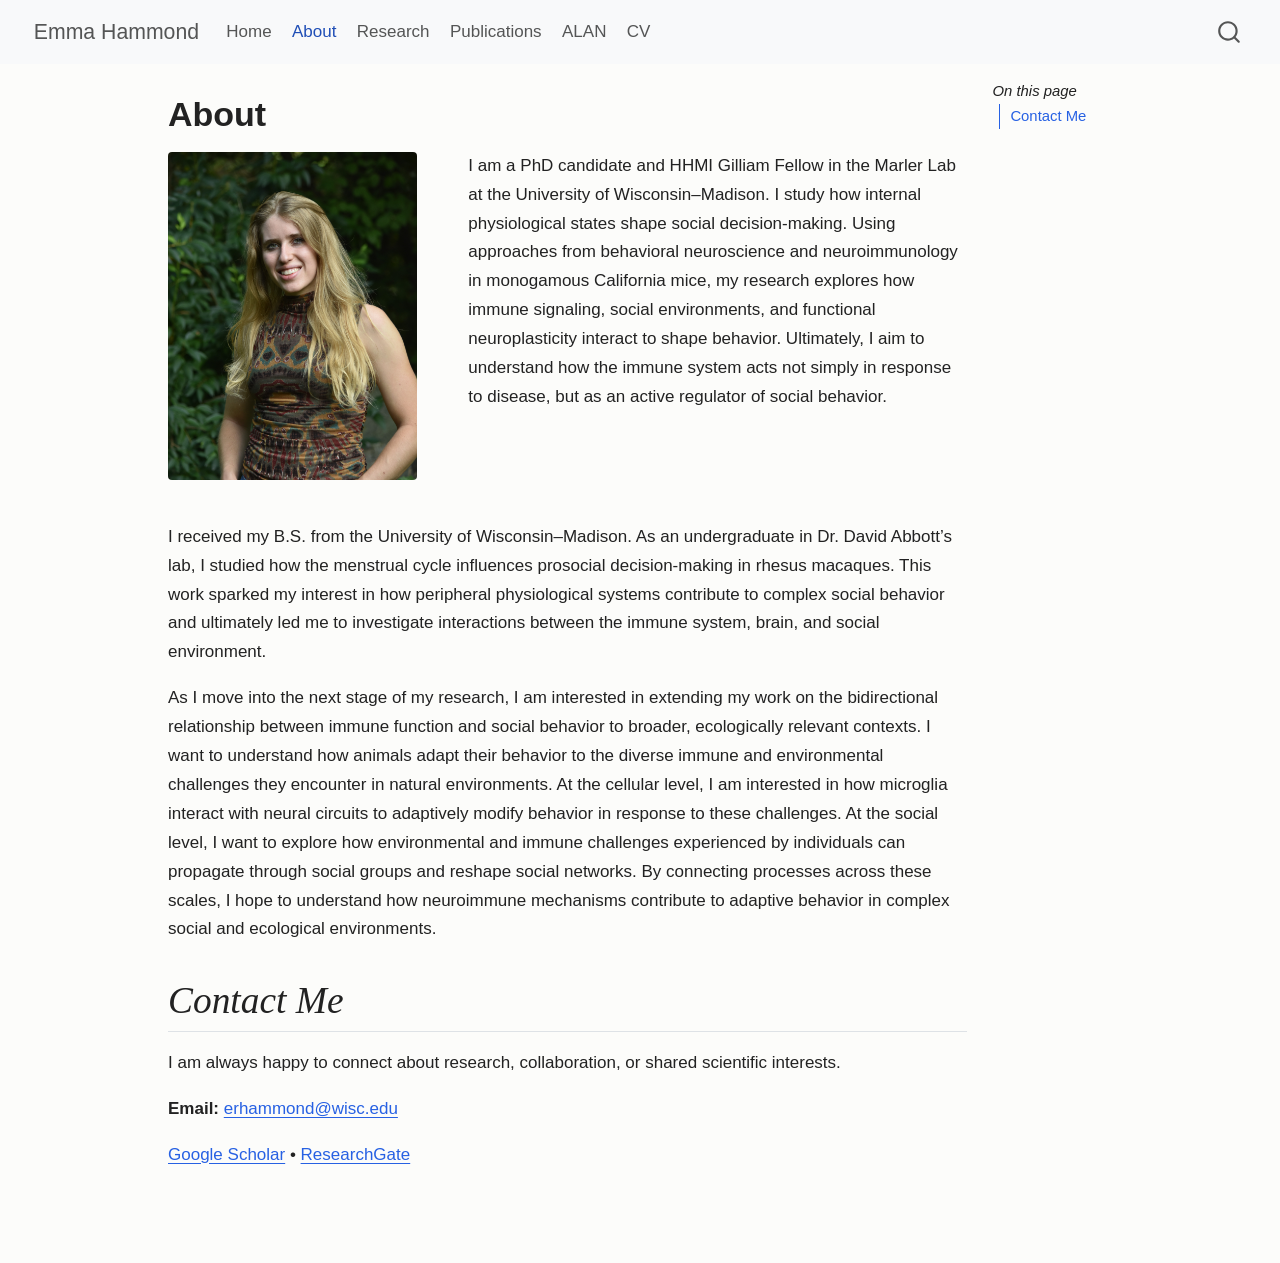
==== about.html @ cf21e1a8 "Built site for gh-pages" ====
<!DOCTYPE html>
<html xmlns="http://www.w3.org/1999/xhtml" lang="en" xml:lang="en"><head>

<meta charset="utf-8">
<meta name="generator" content="quarto-1.8.25">

<meta name="viewport" content="width=device-width, initial-scale=1.0, user-scalable=yes">


<title>About – Emma Hammond</title>
<style>
code{white-space: pre-wrap;}
span.smallcaps{font-variant: small-caps;}
div.columns{display: flex; gap: min(4vw, 1.5em);}
div.column{flex: auto; overflow-x: auto;}
div.hanging-indent{margin-left: 1.5em; text-indent: -1.5em;}
ul.task-list{list-style: none;}
ul.task-list li input[type="checkbox"] {
  width: 0.8em;
  margin: 0 0.8em 0.2em -1em; /* quarto-specific, see https://github.com/quarto-dev/quarto-cli/issues/4556 */ 
  vertical-align: middle;
}
</style>


<script src="site_libs/quarto-nav/quarto-nav.js"></script>
<script src="site_libs/quarto-nav/headroom.min.js"></script>
<script src="site_libs/clipboard/clipboard.min.js"></script>
<script src="site_libs/quarto-search/autocomplete.umd.js"></script>
<script src="site_libs/quarto-search/fuse.min.js"></script>
<script src="site_libs/quarto-search/quarto-search.js"></script>
<meta name="quarto:offset" content="./">
<script src="site_libs/quarto-html/quarto.js" type="module"></script>
<script src="site_libs/quarto-html/tabsets/tabsets.js" type="module"></script>
<script src="site_libs/quarto-html/axe/axe-check.js" type="module"></script>
<script src="site_libs/quarto-html/popper.min.js"></script>
<script src="site_libs/quarto-html/tippy.umd.min.js"></script>
<script src="site_libs/quarto-html/anchor.min.js"></script>
<link href="site_libs/quarto-html/tippy.css" rel="stylesheet">
<link href="site_libs/quarto-html/quarto-syntax-highlighting-7b89279ff1a6dce999919e0e67d4d9ec.css" rel="stylesheet" id="quarto-text-highlighting-styles">
<script src="site_libs/bootstrap/bootstrap.min.js"></script>
<link href="site_libs/bootstrap/bootstrap-icons.css" rel="stylesheet">
<link href="site_libs/bootstrap/bootstrap-e31584831b205ffbb2d98406f31c2a5b.min.css" rel="stylesheet" append-hash="true" id="quarto-bootstrap" data-mode="light">
<script id="quarto-search-options" type="application/json">{
  "location": "navbar",
  "copy-button": false,
  "collapse-after": 3,
  "panel-placement": "end",
  "type": "overlay",
  "limit": 50,
  "keyboard-shortcut": [
    "f",
    "/",
    "s"
  ],
  "show-item-context": false,
  "language": {
    "search-no-results-text": "No results",
    "search-matching-documents-text": "matching documents",
    "search-copy-link-title": "Copy link to search",
    "search-hide-matches-text": "Hide additional matches",
    "search-more-match-text": "more match in this document",
    "search-more-matches-text": "more matches in this document",
    "search-clear-button-title": "Clear",
    "search-text-placeholder": "",
    "search-detached-cancel-button-title": "Cancel",
    "search-submit-button-title": "Submit",
    "search-label": "Search"
  }
}</script>


<link rel="stylesheet" href="styles.css">
</head>

<body class="nav-fixed about-page quarto-light">

<div id="quarto-search-results"></div>
  <header id="quarto-header" class="headroom fixed-top">
    <nav class="navbar navbar-expand-lg " data-bs-theme="dark">
      <div class="navbar-container container-fluid">
      <div class="navbar-brand-container mx-auto">
    <a href="./index.html" class="navbar-brand navbar-brand-logo">
    </a>
    <a class="navbar-brand" href="./index.html">
    <span class="navbar-title">Emma Hammond</span>
    </a>
  </div>
            <div id="quarto-search" class="" title="Search"></div>
          <button class="navbar-toggler" type="button" data-bs-toggle="collapse" data-bs-target="#navbarCollapse" aria-controls="navbarCollapse" role="menu" aria-expanded="false" aria-label="Toggle navigation" onclick="if (window.quartoToggleHeadroom) { window.quartoToggleHeadroom(); }">
  <span class="navbar-toggler-icon"></span>
</button>
          <div class="collapse navbar-collapse" id="navbarCollapse">
            <ul class="navbar-nav navbar-nav-scroll me-auto">
  <li class="nav-item">
    <a class="nav-link" href="./index.html"> 
<span class="menu-text">Home</span></a>
  </li>  
  <li class="nav-item">
    <a class="nav-link active" href="./about.html" aria-current="page"> 
<span class="menu-text">About</span></a>
  </li>  
  <li class="nav-item">
    <a class="nav-link" href="./research.html"> 
<span class="menu-text">Research</span></a>
  </li>  
  <li class="nav-item">
    <a class="nav-link" href="./publications.html"> 
<span class="menu-text">Publications</span></a>
  </li>  
  <li class="nav-item">
    <a class="nav-link" href="./alan.html"> 
<span class="menu-text">ALAN</span></a>
  </li>  
  <li class="nav-item">
    <a class="nav-link" href="./cv.html"> 
<span class="menu-text">CV</span></a>
  </li>  
</ul>
          </div> <!-- /navcollapse -->
            <div class="quarto-navbar-tools">
</div>
      </div> <!-- /container-fluid -->
    </nav>
</header>
<!-- content -->
<div id="quarto-content" class="quarto-container page-columns page-rows-contents page-layout-article page-navbar">
<!-- sidebar -->
<!-- margin-sidebar -->
    <div id="quarto-margin-sidebar" class="sidebar margin-sidebar">
        <nav id="TOC" role="doc-toc" class="toc-active">
    <h2 id="toc-title">On this page</h2>
   
  <ul>
  <li><a href="#contact-me" id="toc-contact-me" class="nav-link active" data-scroll-target="#contact-me">Contact Me</a></li>
  </ul>
</nav>
    </div>
<!-- main -->
<main class="content" id="quarto-document-content">

<header id="title-block-header" class="quarto-title-block default">
<div class="quarto-title">
<h1 class="title">About</h1>
</div>



<div class="quarto-title-meta">

    
  
    
  </div>
  


</header>


<div class="about-intro">
<div class="about-image">
<p><img src="images/headshot.jpg" class="about-photo img-fluid"></p>
</div>
<div class="about-text">
<p>I am a PhD candidate and HHMI Gilliam Fellow in the Marler Lab at the University of Wisconsin–Madison. I study how internal physiological states shape social decision-making. Using approaches from behavioral neuroscience and neuroimmunology in monogamous California mice, my research explores how immune signaling, social environments, and functional neuroplasticity interact to shape behavior. Ultimately, I aim to understand how the immune system acts not simply in response to disease, but as an active regulator of social behavior.</p>
</div>
</div>
<p>I received my B.S. from the University of Wisconsin–Madison. As an undergraduate in Dr.&nbsp;David Abbott’s lab, I studied how the menstrual cycle influences prosocial decision-making in rhesus macaques. This work sparked my interest in how peripheral physiological systems contribute to complex social behavior and ultimately led me to investigate interactions between the immune system, brain, and social environment.</p>
<p>As I move into the next stage of my research, I am interested in extending my work on the bidirectional relationship between immune function and social behavior to broader, ecologically relevant contexts. I want to understand how animals adapt their behavior to the diverse immune and environmental challenges they encounter in natural environments. At the cellular level, I am interested in how microglia interact with neural circuits to adaptively modify behavior in response to these challenges. At the social level, I want to explore how environmental and immune challenges experienced by individuals can propagate through social groups and reshape social networks. By connecting processes across these scales, I hope to understand how neuroimmune mechanisms contribute to adaptive behavior in complex social and ecological environments.</p>
<section id="contact-me" class="level2">
<h2 class="anchored" data-anchor-id="contact-me">Contact Me</h2>
<p>I am always happy to connect about research, collaboration, or shared scientific interests.</p>
<p><strong>Email:</strong> <a href="mailto:erhammond@wisc.edu">erhammond@wisc.edu</a></p>
<p><a href="https://scholar.google.com/citations?hl=en&amp;user=ldRPjp4AAAAJ&amp;view_op=list_works&amp;sortby=pubdate">Google Scholar</a> • <a href="https://www.researchgate.net/profile/Emma-Hammond-5">ResearchGate</a></p>


</section>

</main> <!-- /main -->
<script id="quarto-html-after-body" type="application/javascript">
  window.document.addEventListener("DOMContentLoaded", function (event) {
    const icon = "";
    const anchorJS = new window.AnchorJS();
    anchorJS.options = {
      placement: 'right',
      icon: icon
    };
    anchorJS.add('.anchored');
    const isCodeAnnotation = (el) => {
      for (const clz of el.classList) {
        if (clz.startsWith('code-annotation-')) {                     
          return true;
        }
      }
      return false;
    }
    const onCopySuccess = function(e) {
      // button target
      const button = e.trigger;
      // don't keep focus
      button.blur();
      // flash "checked"
      button.classList.add('code-copy-button-checked');
      var currentTitle = button.getAttribute("title");
      button.setAttribute("title", "Copied!");
      let tooltip;
      if (window.bootstrap) {
        button.setAttribute("data-bs-toggle", "tooltip");
        button.setAttribute("data-bs-placement", "left");
        button.setAttribute("data-bs-title", "Copied!");
        tooltip = new bootstrap.Tooltip(button, 
          { trigger: "manual", 
            customClass: "code-copy-button-tooltip",
            offset: [0, -8]});
        tooltip.show();    
      }
      setTimeout(function() {
        if (tooltip) {
          tooltip.hide();
          button.removeAttribute("data-bs-title");
          button.removeAttribute("data-bs-toggle");
          button.removeAttribute("data-bs-placement");
        }
        button.setAttribute("title", currentTitle);
        button.classList.remove('code-copy-button-checked');
      }, 1000);
      // clear code selection
      e.clearSelection();
    }
    const getTextToCopy = function(trigger) {
      const outerScaffold = trigger.parentElement.cloneNode(true);
      const codeEl = outerScaffold.querySelector('code');
      for (const childEl of codeEl.children) {
        if (isCodeAnnotation(childEl)) {
          childEl.remove();
        }
      }
      return codeEl.innerText;
    }
    const clipboard = new window.ClipboardJS('.code-copy-button:not([data-in-quarto-modal])', {
      text: getTextToCopy
    });
    clipboard.on('success', onCopySuccess);
    if (window.document.getElementById('quarto-embedded-source-code-modal')) {
      const clipboardModal = new window.ClipboardJS('.code-copy-button[data-in-quarto-modal]', {
        text: getTextToCopy,
        container: window.document.getElementById('quarto-embedded-source-code-modal')
      });
      clipboardModal.on('success', onCopySuccess);
    }
      var localhostRegex = new RegExp(/^(?:http|https):\/\/localhost\:?[0-9]*\//);
      var mailtoRegex = new RegExp(/^mailto:/);
        var filterRegex = new RegExp('/' + window.location.host + '/');
      var isInternal = (href) => {
          return filterRegex.test(href) || localhostRegex.test(href) || mailtoRegex.test(href);
      }
      // Inspect non-navigation links and adorn them if external
     var links = window.document.querySelectorAll('a[href]:not(.nav-link):not(.navbar-brand):not(.toc-action):not(.sidebar-link):not(.sidebar-item-toggle):not(.pagination-link):not(.no-external):not([aria-hidden]):not(.dropdown-item):not(.quarto-navigation-tool):not(.about-link)');
      for (var i=0; i<links.length; i++) {
        const link = links[i];
        if (!isInternal(link.href)) {
          // undo the damage that might have been done by quarto-nav.js in the case of
          // links that we want to consider external
          if (link.dataset.originalHref !== undefined) {
            link.href = link.dataset.originalHref;
          }
        }
      }
    function tippyHover(el, contentFn, onTriggerFn, onUntriggerFn) {
      const config = {
        allowHTML: true,
        maxWidth: 500,
        delay: 100,
        arrow: false,
        appendTo: function(el) {
            return el.parentElement;
        },
        interactive: true,
        interactiveBorder: 10,
        theme: 'quarto',
        placement: 'bottom-start',
      };
      if (contentFn) {
        config.content = contentFn;
      }
      if (onTriggerFn) {
        config.onTrigger = onTriggerFn;
      }
      if (onUntriggerFn) {
        config.onUntrigger = onUntriggerFn;
      }
      window.tippy(el, config); 
    }
    const noterefs = window.document.querySelectorAll('a[role="doc-noteref"]');
    for (var i=0; i<noterefs.length; i++) {
      const ref = noterefs[i];
      tippyHover(ref, function() {
        // use id or data attribute instead here
        let href = ref.getAttribute('data-footnote-href') || ref.getAttribute('href');
        try { href = new URL(href).hash; } catch {}
        const id = href.replace(/^#\/?/, "");
        const note = window.document.getElementById(id);
        if (note) {
          return note.innerHTML;
        } else {
          return "";
        }
      });
    }
    const xrefs = window.document.querySelectorAll('a.quarto-xref');
    const processXRef = (id, note) => {
      // Strip column container classes
      const stripColumnClz = (el) => {
        el.classList.remove("page-full", "page-columns");
        if (el.children) {
          for (const child of el.children) {
            stripColumnClz(child);
          }
        }
      }
      stripColumnClz(note)
      if (id === null || id.startsWith('sec-')) {
        // Special case sections, only their first couple elements
        const container = document.createElement("div");
        if (note.children && note.children.length > 2) {
          container.appendChild(note.children[0].cloneNode(true));
          for (let i = 1; i < note.children.length; i++) {
            const child = note.children[i];
            if (child.tagName === "P" && child.innerText === "") {
              continue;
            } else {
              container.appendChild(child.cloneNode(true));
              break;
            }
          }
          if (window.Quarto?.typesetMath) {
            window.Quarto.typesetMath(container);
          }
          return container.innerHTML
        } else {
          if (window.Quarto?.typesetMath) {
            window.Quarto.typesetMath(note);
          }
          return note.innerHTML;
        }
      } else {
        // Remove any anchor links if they are present
        const anchorLink = note.querySelector('a.anchorjs-link');
        if (anchorLink) {
          anchorLink.remove();
        }
        if (window.Quarto?.typesetMath) {
          window.Quarto.typesetMath(note);
        }
        if (note.classList.contains("callout")) {
          return note.outerHTML;
        } else {
          return note.innerHTML;
        }
      }
    }
    for (var i=0; i<xrefs.length; i++) {
      const xref = xrefs[i];
      tippyHover(xref, undefined, function(instance) {
        instance.disable();
        let url = xref.getAttribute('href');
        let hash = undefined; 
        if (url.startsWith('#')) {
          hash = url;
        } else {
          try { hash = new URL(url).hash; } catch {}
        }
        if (hash) {
          const id = hash.replace(/^#\/?/, "");
          const note = window.document.getElementById(id);
          if (note !== null) {
            try {
              const html = processXRef(id, note.cloneNode(true));
              instance.setContent(html);
            } finally {
              instance.enable();
              instance.show();
            }
          } else {
            // See if we can fetch this
            fetch(url.split('#')[0])
            .then(res => res.text())
            .then(html => {
              const parser = new DOMParser();
              const htmlDoc = parser.parseFromString(html, "text/html");
              const note = htmlDoc.getElementById(id);
              if (note !== null) {
                const html = processXRef(id, note);
                instance.setContent(html);
              } 
            }).finally(() => {
              instance.enable();
              instance.show();
            });
          }
        } else {
          // See if we can fetch a full url (with no hash to target)
          // This is a special case and we should probably do some content thinning / targeting
          fetch(url)
          .then(res => res.text())
          .then(html => {
            const parser = new DOMParser();
            const htmlDoc = parser.parseFromString(html, "text/html");
            const note = htmlDoc.querySelector('main.content');
            if (note !== null) {
              // This should only happen for chapter cross references
              // (since there is no id in the URL)
              // remove the first header
              if (note.children.length > 0 && note.children[0].tagName === "HEADER") {
                note.children[0].remove();
              }
              const html = processXRef(null, note);
              instance.setContent(html);
            } 
          }).finally(() => {
            instance.enable();
            instance.show();
          });
        }
      }, function(instance) {
      });
    }
        let selectedAnnoteEl;
        const selectorForAnnotation = ( cell, annotation) => {
          let cellAttr = 'data-code-cell="' + cell + '"';
          let lineAttr = 'data-code-annotation="' +  annotation + '"';
          const selector = 'span[' + cellAttr + '][' + lineAttr + ']';
          return selector;
        }
        const selectCodeLines = (annoteEl) => {
          const doc = window.document;
          const targetCell = annoteEl.getAttribute("data-target-cell");
          const targetAnnotation = annoteEl.getAttribute("data-target-annotation");
          const annoteSpan = window.document.querySelector(selectorForAnnotation(targetCell, targetAnnotation));
          const lines = annoteSpan.getAttribute("data-code-lines").split(",");
          const lineIds = lines.map((line) => {
            return targetCell + "-" + line;
          })
          let top = null;
          let height = null;
          let parent = null;
          if (lineIds.length > 0) {
              //compute the position of the single el (top and bottom and make a div)
              const el = window.document.getElementById(lineIds[0]);
              top = el.offsetTop;
              height = el.offsetHeight;
              parent = el.parentElement.parentElement;
            if (lineIds.length > 1) {
              const lastEl = window.document.getElementById(lineIds[lineIds.length - 1]);
              const bottom = lastEl.offsetTop + lastEl.offsetHeight;
              height = bottom - top;
            }
            if (top !== null && height !== null && parent !== null) {
              // cook up a div (if necessary) and position it 
              let div = window.document.getElementById("code-annotation-line-highlight");
              if (div === null) {
                div = window.document.createElement("div");
                div.setAttribute("id", "code-annotation-line-highlight");
                div.style.position = 'absolute';
                parent.appendChild(div);
              }
              div.style.top = top - 2 + "px";
              div.style.height = height + 4 + "px";
              div.style.left = 0;
              let gutterDiv = window.document.getElementById("code-annotation-line-highlight-gutter");
              if (gutterDiv === null) {
                gutterDiv = window.document.createElement("div");
                gutterDiv.setAttribute("id", "code-annotation-line-highlight-gutter");
                gutterDiv.style.position = 'absolute';
                const codeCell = window.document.getElementById(targetCell);
                const gutter = codeCell.querySelector('.code-annotation-gutter');
                gutter.appendChild(gutterDiv);
              }
              gutterDiv.style.top = top - 2 + "px";
              gutterDiv.style.height = height + 4 + "px";
            }
            selectedAnnoteEl = annoteEl;
          }
        };
        const unselectCodeLines = () => {
          const elementsIds = ["code-annotation-line-highlight", "code-annotation-line-highlight-gutter"];
          elementsIds.forEach((elId) => {
            const div = window.document.getElementById(elId);
            if (div) {
              div.remove();
            }
          });
          selectedAnnoteEl = undefined;
        };
          // Handle positioning of the toggle
      window.addEventListener(
        "resize",
        throttle(() => {
          elRect = undefined;
          if (selectedAnnoteEl) {
            selectCodeLines(selectedAnnoteEl);
          }
        }, 10)
      );
      function throttle(fn, ms) {
      let throttle = false;
      let timer;
        return (...args) => {
          if(!throttle) { // first call gets through
              fn.apply(this, args);
              throttle = true;
          } else { // all the others get throttled
              if(timer) clearTimeout(timer); // cancel #2
              timer = setTimeout(() => {
                fn.apply(this, args);
                timer = throttle = false;
              }, ms);
          }
        };
      }
        // Attach click handler to the DT
        const annoteDls = window.document.querySelectorAll('dt[data-target-cell]');
        for (const annoteDlNode of annoteDls) {
          annoteDlNode.addEventListener('click', (event) => {
            const clickedEl = event.target;
            if (clickedEl !== selectedAnnoteEl) {
              unselectCodeLines();
              const activeEl = window.document.querySelector('dt[data-target-cell].code-annotation-active');
              if (activeEl) {
                activeEl.classList.remove('code-annotation-active');
              }
              selectCodeLines(clickedEl);
              clickedEl.classList.add('code-annotation-active');
            } else {
              // Unselect the line
              unselectCodeLines();
              clickedEl.classList.remove('code-annotation-active');
            }
          });
        }
    const findCites = (el) => {
      const parentEl = el.parentElement;
      if (parentEl) {
        const cites = parentEl.dataset.cites;
        if (cites) {
          return {
            el,
            cites: cites.split(' ')
          };
        } else {
          return findCites(el.parentElement)
        }
      } else {
        return undefined;
      }
    };
    var bibliorefs = window.document.querySelectorAll('a[role="doc-biblioref"]');
    for (var i=0; i<bibliorefs.length; i++) {
      const ref = bibliorefs[i];
      const citeInfo = findCites(ref);
      if (citeInfo) {
        tippyHover(citeInfo.el, function() {
          var popup = window.document.createElement('div');
          citeInfo.cites.forEach(function(cite) {
            var citeDiv = window.document.createElement('div');
            citeDiv.classList.add('hanging-indent');
            citeDiv.classList.add('csl-entry');
            var biblioDiv = window.document.getElementById('ref-' + cite);
            if (biblioDiv) {
              citeDiv.innerHTML = biblioDiv.innerHTML;
            }
            popup.appendChild(citeDiv);
          });
          return popup.innerHTML;
        });
      }
    }
  });
  </script>
</div> <!-- /content -->




</body></html>
---- site_libs/quarto-html/tippy.css ----
.tippy-box[data-animation=fade][data-state=hidden]{opacity:0}[data-tippy-root]{max-width:calc(100vw - 10px)}.tippy-box{position:relative;background-color:#333;color:#fff;border-radius:4px;font-size:14px;line-height:1.4;white-space:normal;outline:0;transition-property:transform,visibility,opacity}.tippy-box[data-placement^=top]>.tippy-arrow{bottom:0}.tippy-box[data-placement^=top]>.tippy-arrow:before{bottom:-7px;left:0;border-width:8px 8px 0;border-top-color:initial;transform-origin:center top}.tippy-box[data-placement^=bottom]>.tippy-arrow{top:0}.tippy-box[data-placement^=bottom]>.tippy-arrow:before{top:-7px;left:0;border-width:0 8px 8px;border-bottom-color:initial;transform-origin:center bottom}.tippy-box[data-placement^=left]>.tippy-arrow{right:0}.tippy-box[data-placement^=left]>.tippy-arrow:before{border-width:8px 0 8px 8px;border-left-color:initial;right:-7px;transform-origin:center left}.tippy-box[data-placement^=right]>.tippy-arrow{left:0}.tippy-box[data-placement^=right]>.tippy-arrow:before{left:-7px;border-width:8px 8px 8px 0;border-right-color:initial;transform-origin:center right}.tippy-box[data-inertia][data-state=visible]{transition-timing-function:cubic-bezier(.54,1.5,.38,1.11)}.tippy-arrow{width:16px;height:16px;color:#333}.tippy-arrow:before{content:"";position:absolute;border-color:transparent;border-style:solid}.tippy-content{position:relative;padding:5px 9px;z-index:1}
---- site_libs/quarto-html/quarto-syntax-highlighting-7b89279ff1a6dce999919e0e67d4d9ec.css ----
/* quarto syntax highlight colors */
:root {
  --quarto-hl-ot-color: #003B4F;
  --quarto-hl-at-color: #657422;
  --quarto-hl-ss-color: #20794D;
  --quarto-hl-an-color: #5E5E5E;
  --quarto-hl-fu-color: #4758AB;
  --quarto-hl-st-color: #20794D;
  --quarto-hl-cf-color: #003B4F;
  --quarto-hl-op-color: #5E5E5E;
  --quarto-hl-er-color: #AD0000;
  --quarto-hl-bn-color: #AD0000;
  --quarto-hl-al-color: #AD0000;
  --quarto-hl-va-color: #111111;
  --quarto-hl-bu-color: inherit;
  --quarto-hl-ex-color: inherit;
  --quarto-hl-pp-color: #AD0000;
  --quarto-hl-in-color: #5E5E5E;
  --quarto-hl-vs-color: #20794D;
  --quarto-hl-wa-color: #5E5E5E;
  --quarto-hl-do-color: #5E5E5E;
  --quarto-hl-im-color: #00769E;
  --quarto-hl-ch-color: #20794D;
  --quarto-hl-dt-color: #AD0000;
  --quarto-hl-fl-color: #AD0000;
  --quarto-hl-co-color: #5E5E5E;
  --quarto-hl-cv-color: #5E5E5E;
  --quarto-hl-cn-color: #8f5902;
  --quarto-hl-sc-color: #5E5E5E;
  --quarto-hl-dv-color: #AD0000;
  --quarto-hl-kw-color: #003B4F;
}

/* other quarto variables */
:root {
  --quarto-font-monospace: SFMono-Regular, Menlo, Monaco, Consolas, "Liberation Mono", "Courier New", monospace;
}

/* syntax highlight based on Pandoc's rules */
pre > code.sourceCode > span {
  color: #003B4F;
}

code.sourceCode > span {
  color: #003B4F;
}

div.sourceCode,
div.sourceCode pre.sourceCode {
  color: #003B4F;
}

/* Normal */
code span {
  color: #003B4F;
}

/* Alert */
code span.al {
  color: #AD0000;
  font-style: inherit;
}

/* Annotation */
code span.an {
  color: #5E5E5E;
  font-style: inherit;
}

/* Attribute */
code span.at {
  color: #657422;
  font-style: inherit;
}

/* BaseN */
code span.bn {
  color: #AD0000;
  font-style: inherit;
}

/* BuiltIn */
code span.bu {
  font-style: inherit;
}

/* ControlFlow */
code span.cf {
  color: #003B4F;
  font-weight: bold;
  font-style: inherit;
}

/* Char */
code span.ch {
  color: #20794D;
  font-style: inherit;
}

/* Constant */
code span.cn {
  color: #8f5902;
  font-style: inherit;
}

/* Comment */
code span.co {
  color: #5E5E5E;
  font-style: inherit;
}

/* CommentVar */
code span.cv {
  color: #5E5E5E;
  font-style: italic;
}

/* Documentation */
code span.do {
  color: #5E5E5E;
  font-style: italic;
}

/* DataType */
code span.dt {
  color: #AD0000;
  font-style: inherit;
}

/* DecVal */
code span.dv {
  color: #AD0000;
  font-style: inherit;
}

/* Error */
code span.er {
  color: #AD0000;
  font-style: inherit;
}

/* Extension */
code span.ex {
  font-style: inherit;
}

/* Float */
code span.fl {
  color: #AD0000;
  font-style: inherit;
}

/* Function */
code span.fu {
  color: #4758AB;
  font-style: inherit;
}

/* Import */
code span.im {
  color: #00769E;
  font-style: inherit;
}

/* Information */
code span.in {
  color: #5E5E5E;
  font-style: inherit;
}

/* Keyword */
code span.kw {
  color: #003B4F;
  font-weight: bold;
  font-style: inherit;
}

/* Operator */
code span.op {
  color: #5E5E5E;
  font-style: inherit;
}

/* Other */
code span.ot {
  color: #003B4F;
  font-style: inherit;
}

/* Preprocessor */
code span.pp {
  color: #AD0000;
  font-style: inherit;
}

/* SpecialChar */
code span.sc {
  color: #5E5E5E;
  font-style: inherit;
}

/* SpecialString */
code span.ss {
  color: #20794D;
  font-style: inherit;
}

/* String */
code span.st {
  color: #20794D;
  font-style: inherit;
}

/* Variable */
code span.va {
  color: #111111;
  font-style: inherit;
}

/* VerbatimString */
code span.vs {
  color: #20794D;
  font-style: inherit;
}

/* Warning */
code span.wa {
  color: #5E5E5E;
  font-style: italic;
}

.prevent-inlining {
  content: "</";
}

/*# sourceMappingURL=3944bc705cfaf4c80e56f77c5205168a.css.map */
---- styles.css ----
/* ===========================
   General page styling
=========================== */

body {
  font-family: "Helvetica Neue", Arial, sans-serif;
  color: #222;
  background: #fcfcfa;
  line-height: 1.7;
}


/* ===========================
   Hero section
=========================== */
@import url('https://fonts.googleapis.com/css2?family=Cormorant+Garamond:wght@400;500;600&display=swap');

.hero {
  display: grid;
  grid-template-columns: 1.2fr 1fr;
  gap: 2rem;
  align-items: center;
  min-height: 75vh;
}


.hero-text {
  max-width: 700px;
}


.hero-name {
  font-family: "Cormorant Garamond", Georgia, serif !important;
  font-size: 3.8rem;
  font-weight: 400;
  line-height: 1;
  letter-spacing: 0.01em;
  margin-top: 0;
  margin-bottom: 0 !important;
}
.hero-affiliation {
  font-size: 1.15rem;
  color: #444;
  margin-top: 0.1rem;
  margin-bottom: 0.7rem;
}

.hero-keywords {
  font-size: 0.9rem;
  color: #777;
  letter-spacing: 0.03em;
  margin-bottom: 0.7rem;
}

.hero-buttons {
  display: flex;
  gap: 0.5rem;
}

@media (max-width: 768px) {
  .hero-keywords {
    white-space: normal;
  }
}


.hero-image-pair {
  display: grid;
  grid-template-columns: 1fr 1fr;
  gap: 0.75rem;
  width: 100%;
}

.research-photo {
  width: 100%;
  height: 320px;
  object-fit: cover;
  border-radius: 4px;
  display: block;
}

.about-photo {
  width: 100%;
  max-width: 300px;
  height: auto;
  border-radius: 4px;
  display: block;
}

.about-intro {
  display: grid;
  grid-template-columns: 1fr 2fr;
  column-gap: 3rem;
  align-items: start;
  margin-bottom: 1.5rem;
}

.about-photo {
  width: 100%;
  max-width: 300px;
  height: auto;
  border-radius: 4px;
  display: block;
}

.about-text {
  padding-left: 0;
}

.about-page h2 {
  font-family: "Cormorant Garamond", Georgia, serif;
  font-size: 2.2rem;
  font-weight: 400;
  font-style: italic;
  line-height: 1.15;
  margin-top: 3.5rem;
  margin-bottom: 1rem;
}

.research-image-pair {
  display: grid;
  grid-template-columns: 1fr 1fr;
  gap: 1.5rem;
  margin-top: 1.5rem;
  margin-bottom: 2rem;
  align-items: center;
}

.research-photo {
  width: 100%;
  height: 240px;
  object-fit: cover;
  border-radius: 4px;
  display: block;
}

.research-figure {
  width: 100%;
  max-height: 320px;
  object-fit: contain;
  display: block;
}

.research-paper-link {
  font-weight: 500;
  text-decoration: none;
}

.research-paper-link:hover {
  text-decoration: underline;
}

.research-page h2 {
  font-family: "Cormorant Garamond", Georgia, serif;
  font-size: 2.4rem;
  font-weight: 400;
  font-style: italic;
  line-height: 1.15;
  margin-top: 3.5rem;
  margin-bottom: 1.25rem;
}

/* ===========================
Publications
=========================== */

.publications-page h3 {
  font-family: "Helvetica Neue", Arial, sans-serif;
  font-size: 0.85rem;
  font-weight: 500;
  color: #888;
  letter-spacing: 0.08em;
  margin-top: 2rem;
  margin-bottom: 0.75rem;
}   

.publications-photo img {
  width: 100%;
  max-width: 750px;
  height: 400px;
  object-fit: cover;
  object-position: center 17%;
  border-radius: 4px;
  display: block;
  margin: 0 auto;
}

/* ===========================
ALAN page  
=========================== */

.alan-page h2 {
  font-family: "Cormorant Garamond", Georgia, serif;
  font-size: 2.4rem;
  font-weight: 400;
  font-style: italic;
  line-height: 1.15;
  margin-top: 3.5rem;
  margin-bottom: 1.25rem;
}
 
.alan-page a {
  font-weight: 500;
  text-decoration: none;
}

.alan-page a:hover {
  text-decoration: underline;
}   


/* ===========================
CV
=========================== */

.cv-download {
  display: inline-block;
  margin-bottom: 1.5rem;
  font-weight: 500;
  text-decoration: none;
}

.cv-download:hover {
  text-decoration: underline;
}
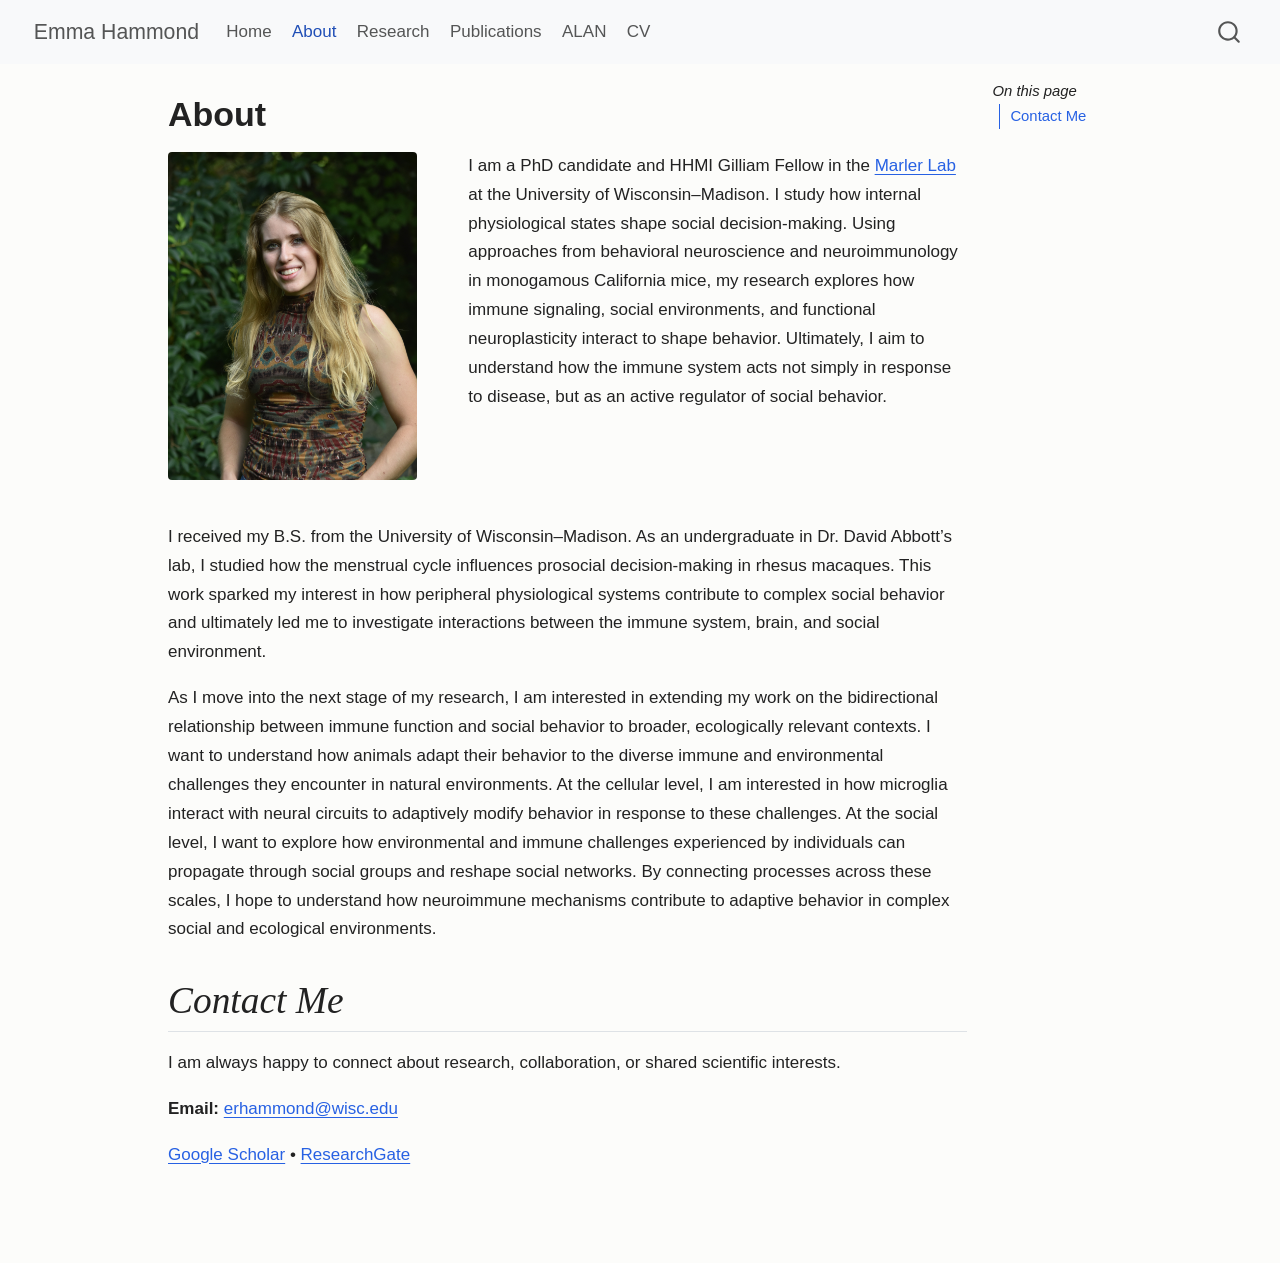
==== commit 039e46e3: "Built site for gh-pages" ====
--- a/about.html
+++ b/about.html
@@ -163,7 +163,7 @@
 <p><img src="images/headshot.jpg" class="about-photo img-fluid"></p>
 </div>
 <div class="about-text">
-<p>I am a PhD candidate and HHMI Gilliam Fellow in the Marler Lab at the University of Wisconsin–Madison. I study how internal physiological states shape social decision-making. Using approaches from behavioral neuroscience and neuroimmunology in monogamous California mice, my research explores how immune signaling, social environments, and functional neuroplasticity interact to shape behavior. Ultimately, I aim to understand how the immune system acts not simply in response to disease, but as an active regulator of social behavior.</p>
+<p>I am a PhD candidate and HHMI Gilliam Fellow in the <a href="https://marlerlab.psych.wisc.edu/">Marler Lab</a> at the University of Wisconsin–Madison. I study how internal physiological states shape social decision-making. Using approaches from behavioral neuroscience and neuroimmunology in monogamous California mice, my research explores how immune signaling, social environments, and functional neuroplasticity interact to shape behavior. Ultimately, I aim to understand how the immune system acts not simply in response to disease, but as an active regulator of social behavior.</p>
 </div>
 </div>
 <p>I received my B.S. from the University of Wisconsin–Madison. As an undergraduate in Dr.&nbsp;David Abbott’s lab, I studied how the menstrual cycle influences prosocial decision-making in rhesus macaques. This work sparked my interest in how peripheral physiological systems contribute to complex social behavior and ultimately led me to investigate interactions between the immune system, brain, and social environment.</p>
@@ -251,7 +251,7 @@
     }
       var localhostRegex = new RegExp(/^(?:http|https):\/\/localhost\:?[0-9]*\//);
       var mailtoRegex = new RegExp(/^mailto:/);
-        var filterRegex = new RegExp('/' + window.location.host + '/');
+        var filterRegex = new RegExp("https:\/\/emmarhammond2021\.github\.io\/emmahammond\.github\.io\/");
       var isInternal = (href) => {
           return filterRegex.test(href) || localhostRegex.test(href) || mailtoRegex.test(href);
       }
